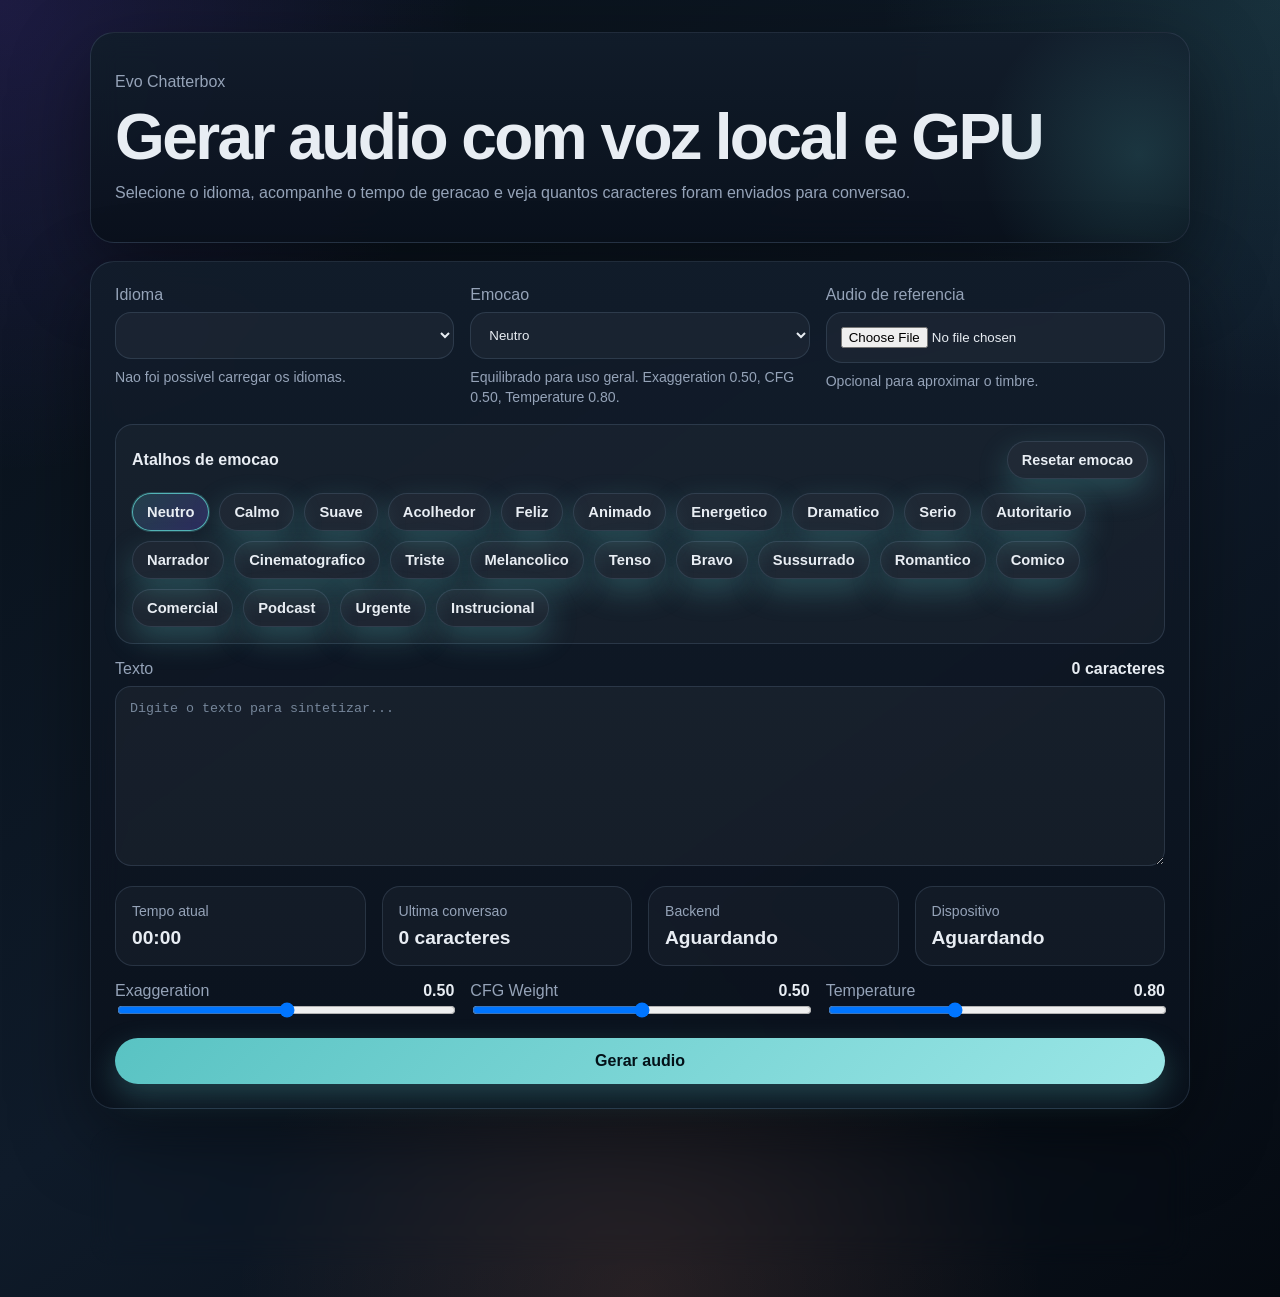
==== static/index.html @ e356f069 "Initial Evo Chatterbox portable release" ====
﻿<!doctype html>
<html lang="pt-BR">
<head>
  <meta charset="utf-8">
  <meta name="viewport" content="width=device-width, initial-scale=1">
  <title>Evo Chatterbox</title>
  <link rel="stylesheet" href="/static/styles.css">
</head>
<body>
  <main class="shell">
    <section class="panel hero">
      <p class="eyebrow">Evo Chatterbox</p>
      <h1>Gerar audio com voz local e GPU</h1>
      <p class="intro">Selecione o idioma, acompanhe o tempo de geracao e veja quantos caracteres foram enviados para conversao.</p>
    </section>

    <section class="panel">
      <form id="tts-form" class="form">
        <div class="grid top-grid">
          <label>
            <span>Idioma</span>
            <select id="language" name="language_id"></select>
            <small id="language-help" class="hint">Carregando idiomas...</small>
          </label>

          <label>
            <span>Emocao</span>
            <select id="emotion" name="emotion_preset"></select>
            <small id="emotion-help" class="hint">Preset de entonacao baseado nos controles nativos do modelo.</small>
          </label>

          <label>
            <span>Audio de referencia</span>
            <input type="file" name="audio_prompt" accept=".wav,.mp3,.flac,.m4a,.ogg">
            <small class="hint">Opcional para aproximar o timbre.</small>
          </label>
        </div>

        <section class="emotion-panel" aria-label="Presets de emocao">
          <div class="emotion-panel-header">
            <strong>Atalhos de emocao</strong>
            <button id="reset-emotion" class="ghost-button" type="button">Resetar emocao</button>
          </div>
          <div id="emotion-chips" class="emotion-chips"></div>
        </section>

        <label>
          <div class="label-row">
            <span>Texto</span>
            <strong id="char-count">0 caracteres</strong>
          </div>
          <textarea id="text" name="text" rows="8" placeholder="Digite o texto para sintetizar..." required></textarea>
        </label>

        <div class="metrics">
          <div class="metric">
            <span>Tempo atual</span>
            <strong id="elapsed">00:00</strong>
          </div>
          <div class="metric">
            <span>Ultima conversao</span>
            <strong id="converted-count">0 caracteres</strong>
          </div>
          <div class="metric">
            <span>Backend</span>
            <strong id="backend-used">Aguardando</strong>
          </div>
          <div class="metric">
            <span>Dispositivo</span>
            <strong id="device-used">Aguardando</strong>
          </div>
        </div>

        <div class="grid sliders">
          <label>
            <div class="label-row">
              <span>Exaggeration</span>
              <strong id="exaggeration-value">0.50</strong>
            </div>
            <input id="exaggeration" type="range" name="exaggeration" min="0" max="1" step="0.05" value="0.5">
          </label>

          <label>
            <div class="label-row">
              <span>CFG Weight</span>
              <strong id="cfg-value">0.50</strong>
            </div>
            <input id="cfg_weight" type="range" name="cfg_weight" min="0" max="1" step="0.05" value="0.5">
          </label>

          <label>
            <div class="label-row">
              <span>Temperature</span>
              <strong id="temperature-value">0.80</strong>
            </div>
            <input id="temperature" type="range" name="temperature" min="0.1" max="2" step="0.1" value="0.8">
          </label>
        </div>

        <button id="submit" type="submit">Gerar audio</button>
      </form>
    </section>

    <section class="panel output">
      <div class="status-row">
        <strong>Status</strong>
        <span id="status">Aguardando envio.</span>
      </div>

      <audio id="player" controls></audio>
      <a id="download" class="download hidden" download="chatterbox.wav">Baixar arquivo</a>
    </section>
  </main>

  <script src="/static/app.js"></script>
</body>
</html>
---- static/styles.css ----
:root {
  --bg: #081018;
  --bg-2: #0f1b2a;
  --panel: rgba(12, 20, 31, 0.88);
  --panel-strong: rgba(18, 29, 43, 0.96);
  --ink: #e8edf3;
  --muted: #95a3b8;
  --accent: #59c3c3;
  --accent-2: #7c4dff;
  --accent-3: #ff8a5b;
  --border: rgba(137, 167, 198, 0.18);
  --shadow: 0 28px 80px rgba(0, 0, 0, 0.42);
}

* {
  box-sizing: border-box;
}

body {
  margin: 0;
  min-height: 100vh;
  font-family: "Segoe UI", Tahoma, Geneva, Verdana, sans-serif;
  color: var(--ink);
  background:
    radial-gradient(circle at top left, rgba(124, 77, 255, 0.18), transparent 26%),
    radial-gradient(circle at top right, rgba(89, 195, 195, 0.14), transparent 22%),
    radial-gradient(circle at bottom center, rgba(255, 138, 91, 0.12), transparent 28%),
    linear-gradient(145deg, var(--bg), var(--bg-2) 54%, #050a11);
}

.shell {
  width: min(1100px, calc(100% - 32px));
  margin: 32px auto;
  display: grid;
  gap: 18px;
}

.panel {
  background: linear-gradient(180deg, rgba(18, 29, 43, 0.92), rgba(10, 17, 28, 0.92));
  border: 1px solid var(--border);
  border-radius: 24px;
  padding: 24px;
  box-shadow: var(--shadow);
  backdrop-filter: blur(14px);
}

.hero {
  position: relative;
  overflow: hidden;
}

.hero::after {
  content: "";
  position: absolute;
  inset: auto -10% -35% auto;
  width: 320px;
  height: 320px;
  background: radial-gradient(circle, rgba(89, 195, 195, 0.18), transparent 70%);
  pointer-events: none;
}

.hero h1 {
  margin: 8px 0 10px;
  font-size: clamp(2.2rem, 5vw, 4.8rem);
  line-height: 0.95;
  letter-spacing: -0.04em;
}

.eyebrow,
.intro,
.status-row,
label span,
.hint {
  color: var(--muted);
}

.form,
.grid,
.metrics {
  display: grid;
  gap: 16px;
}

.top-grid,
.sliders {
  grid-template-columns: repeat(auto-fit, minmax(240px, 1fr));
}

.metrics {
  grid-template-columns: repeat(auto-fit, minmax(170px, 1fr));
}

.metric,
.emotion-panel {
  background: rgba(255, 255, 255, 0.03);
  border: 1px solid var(--border);
  border-radius: 18px;
  padding: 16px;
}

.metric span {
  display: block;
  font-size: 0.88rem;
  color: var(--muted);
}

.metric strong {
  display: block;
  margin-top: 8px;
  font-size: 1.2rem;
}

.emotion-panel {
  display: grid;
  gap: 14px;
}

.emotion-panel-header {
  display: flex;
  align-items: center;
  justify-content: space-between;
  gap: 12px;
}

.emotion-chips {
  display: flex;
  flex-wrap: wrap;
  gap: 10px;
}

.emotion-chip,
.ghost-button {
  border: 1px solid var(--border);
  border-radius: 999px;
  background: rgba(255, 255, 255, 0.04);
  color: var(--ink);
  cursor: pointer;
}

.emotion-chip {
  padding: 10px 14px;
  font-size: 0.92rem;
}

.emotion-chip.is-active {
  border-color: rgba(89, 195, 195, 0.9);
  background: linear-gradient(135deg, rgba(89, 195, 195, 0.2), rgba(124, 77, 255, 0.24));
  box-shadow: 0 0 0 1px rgba(89, 195, 195, 0.25);
}

.ghost-button {
  padding: 10px 14px;
  font-size: 0.9rem;
}

.label-row {
  display: flex;
  align-items: center;
  justify-content: space-between;
  gap: 12px;
}

textarea,
input[type="file"],
input[type="range"],
select {
  width: 100%;
}

textarea,
input[type="file"],
select {
  margin-top: 8px;
  border: 1px solid var(--border);
  border-radius: 16px;
  padding: 14px;
  background: rgba(255, 255, 255, 0.04);
  color: var(--ink);
}

textarea {
  resize: vertical;
  min-height: 180px;
}

textarea::placeholder {
  color: #76869a;
}

select option {
  background: #0e1723;
  color: var(--ink);
}

.hint {
  display: block;
  margin-top: 8px;
  font-size: 0.88rem;
  line-height: 1.45;
}

button,
.download {
  border: 0;
  border-radius: 999px;
  padding: 14px 22px;
  font-size: 1rem;
  font-weight: 700;
  text-decoration: none;
  transition: transform 160ms ease, opacity 160ms ease, box-shadow 160ms ease;
}

button {
  cursor: pointer;
  color: #031118;
  background: linear-gradient(135deg, var(--accent), #9ae6e6);
  box-shadow: 0 12px 30px rgba(89, 195, 195, 0.28);
}

button:hover:not(:disabled),
.download:hover,
.emotion-chip:hover,
.ghost-button:hover {
  transform: translateY(-1px);
}

button:disabled {
  opacity: 0.7;
  cursor: wait;
}

.output {
  display: grid;
  gap: 16px;
}

.status-row {
  display: flex;
  justify-content: space-between;
  gap: 12px;
}

audio {
  width: 100%;
  filter: hue-rotate(180deg) saturate(0.9);
}

.download {
  display: inline-flex;
  width: fit-content;
  color: #f7fbff;
  background: linear-gradient(135deg, var(--accent-2), var(--accent-3));
}

.hidden {
  display: none;
}

@media (max-width: 640px) {
  .panel {
    padding: 18px;
    border-radius: 20px;
  }

  .status-row,
  .label-row,
  .emotion-panel-header {
    flex-direction: column;
    align-items: flex-start;
  }
}
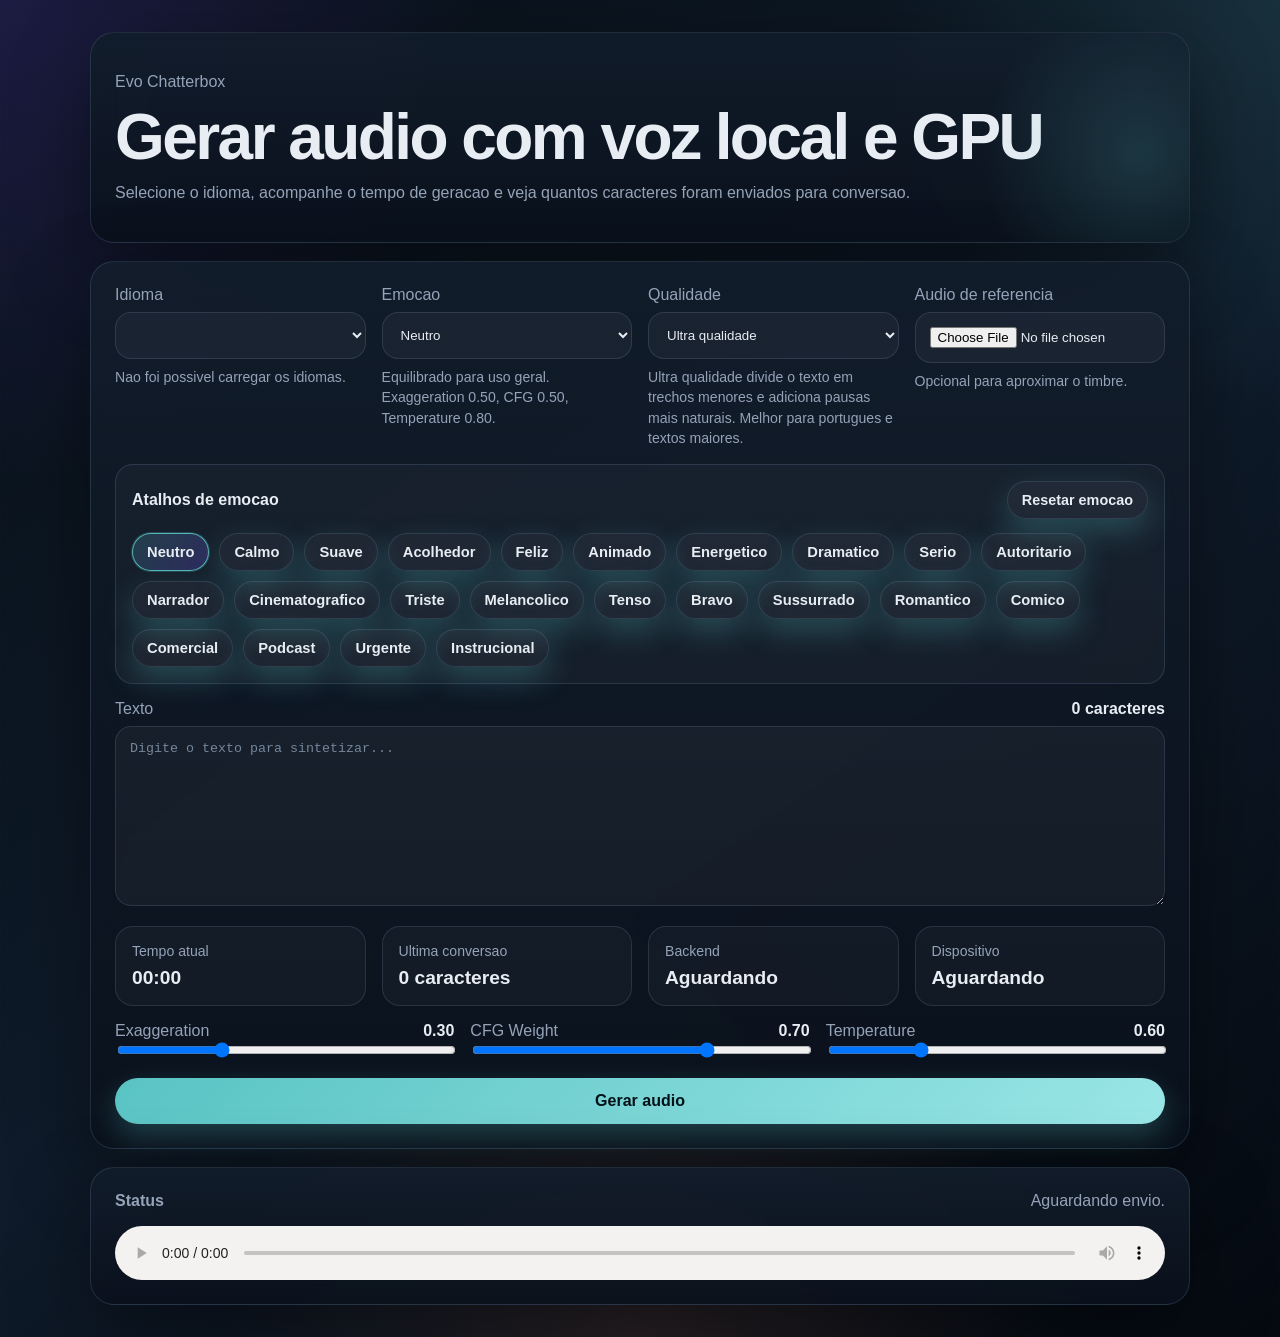
==== commit a0096dc8: "Improve audio quality with ultra mode" ====
--- a/static/index.html
+++ b/static/index.html
@@ -1,4 +1,4 @@
-﻿<!doctype html>
+<!doctype html>
 <html lang="pt-BR">
 <head>
   <meta charset="utf-8">
@@ -27,6 +27,16 @@
             <span>Emocao</span>
             <select id="emotion" name="emotion_preset"></select>
             <small id="emotion-help" class="hint">Preset de entonacao baseado nos controles nativos do modelo.</small>
+          </label>
+
+          <label>
+            <span>Qualidade</span>
+            <select id="quality-mode" name="quality_mode">
+              <option value="ultra" selected>Ultra qualidade</option>
+              <option value="max">Qualidade maxima</option>
+              <option value="fast">Mais rapido</option>
+            </select>
+            <small id="quality-help" class="hint">Ultra qualidade divide o texto em trechos menores e adiciona pausas mais naturais.</small>
           </label>
 
           <label>
@@ -115,4 +125,3 @@
   <script src="/static/app.js"></script>
 </body>
 </html>
-
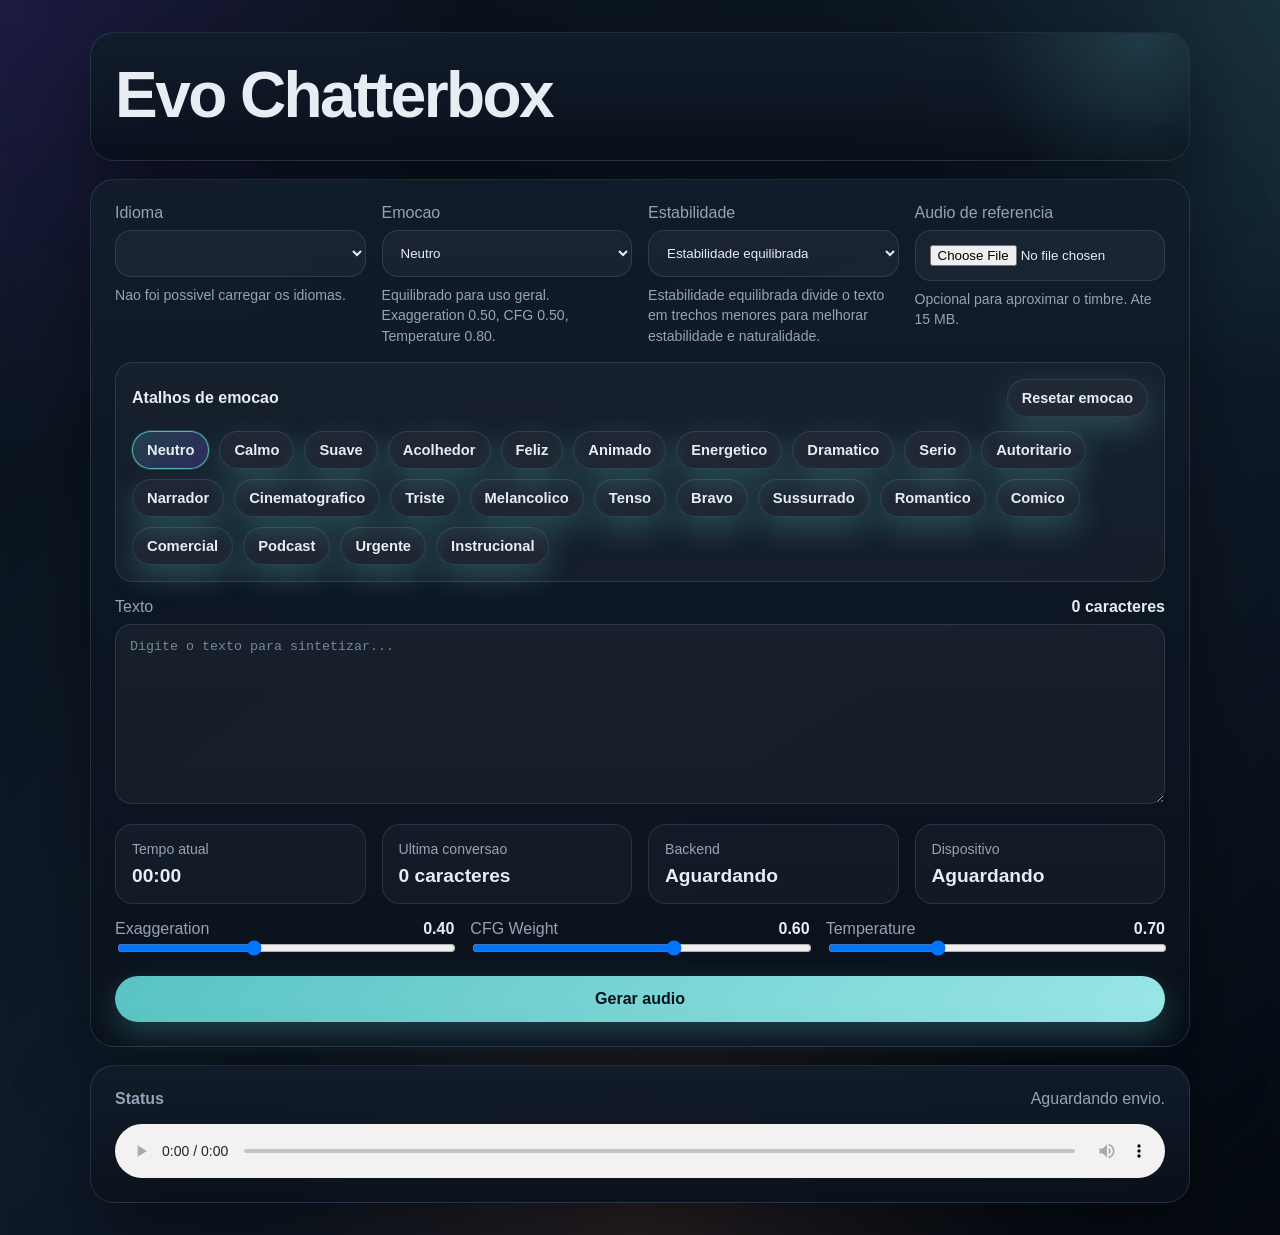
==== commit b9128fca: "Improve stability controls and request handling" ====
--- a/static/index.html
+++ b/static/index.html
@@ -9,9 +9,7 @@
 <body>
   <main class="shell">
     <section class="panel hero">
-      <p class="eyebrow">Evo Chatterbox</p>
-      <h1>Gerar audio com voz local e GPU</h1>
-      <p class="intro">Selecione o idioma, acompanhe o tempo de geracao e veja quantos caracteres foram enviados para conversao.</p>
+      <h1>Evo Chatterbox</h1>
     </section>
 
     <section class="panel">
@@ -30,19 +28,19 @@
           </label>
 
           <label>
-            <span>Qualidade</span>
+            <span>Estabilidade</span>
             <select id="quality-mode" name="quality_mode">
-              <option value="ultra" selected>Ultra qualidade</option>
-              <option value="max">Qualidade maxima</option>
-              <option value="fast">Mais rapido</option>
+              <option value="ultra">Estabilidade alta</option>
+              <option value="max" selected>Estabilidade equilibrada</option>
+              <option value="fast">Processamento direto</option>
             </select>
-            <small id="quality-help" class="hint">Ultra qualidade divide o texto em trechos menores e adiciona pausas mais naturais.</small>
+            <small id="quality-help" class="hint">Estabilidade equilibrada divide o texto em trechos menores para melhorar estabilidade e naturalidade.</small>
           </label>
 
           <label>
             <span>Audio de referencia</span>
             <input type="file" name="audio_prompt" accept=".wav,.mp3,.flac,.m4a,.ogg">
-            <small class="hint">Opcional para aproximar o timbre.</small>
+            <small id="audio-prompt-help" class="hint">Opcional para aproximar o timbre. Ate 15 MB.</small>
           </label>
         </div>
 
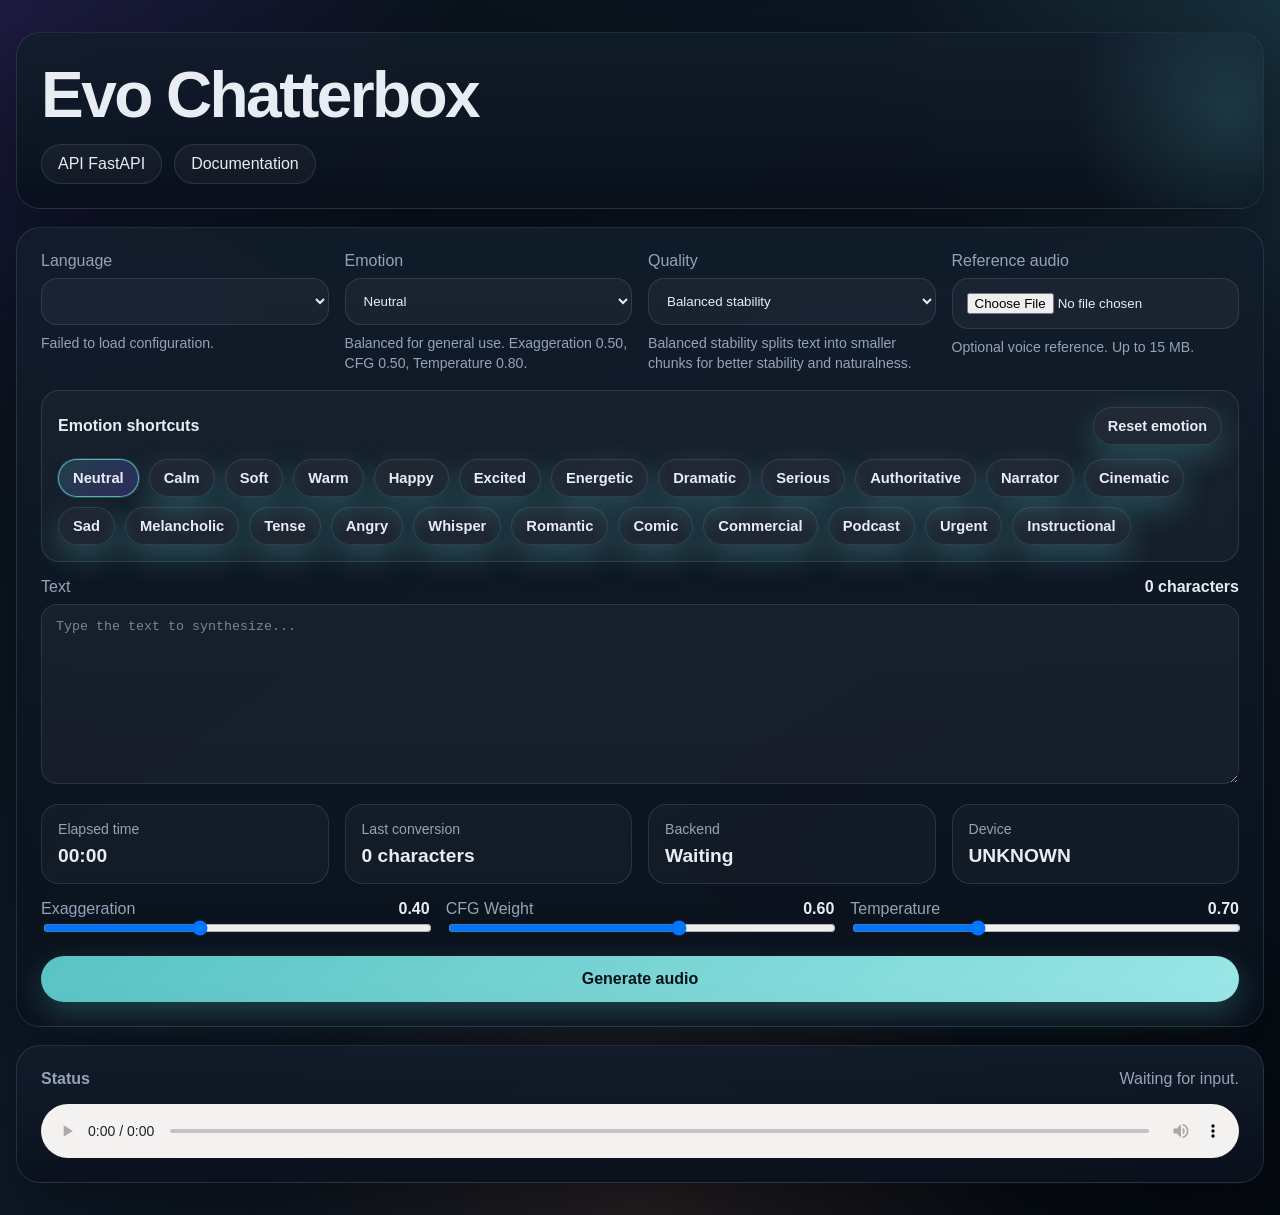
==== commit 96b38b5f: "Improve docs and ignore AI workspace files" ====
--- a/static/index.html
+++ b/static/index.html
@@ -1,5 +1,5 @@
 <!doctype html>
-<html lang="pt-BR">
+<html lang="en">
 <head>
   <meta charset="utf-8">
   <meta name="viewport" content="width=device-width, initial-scale=1">
@@ -10,72 +10,76 @@
   <main class="shell">
     <section class="panel hero">
       <h1>Evo Chatterbox</h1>
+      <div class="hero-links">
+        <a class="ghost-link" href="/docs" target="_blank" rel="noreferrer">API FastAPI</a>
+        <a class="ghost-link" href="/static/doc.html" target="_blank" rel="noreferrer">Documentation</a>
+      </div>
     </section>
 
     <section class="panel">
       <form id="tts-form" class="form">
         <div class="grid top-grid">
           <label>
-            <span>Idioma</span>
+            <span>Language</span>
             <select id="language" name="language_id"></select>
-            <small id="language-help" class="hint">Carregando idiomas...</small>
+            <small id="language-help" class="hint">Loading languages...</small>
           </label>
 
           <label>
-            <span>Emocao</span>
+            <span>Emotion</span>
             <select id="emotion" name="emotion_preset"></select>
-            <small id="emotion-help" class="hint">Preset de entonacao baseado nos controles nativos do modelo.</small>
+            <small id="emotion-help" class="hint">Intonation preset based on native model controls.</small>
           </label>
 
           <label>
-            <span>Estabilidade</span>
+            <span>Quality</span>
             <select id="quality-mode" name="quality_mode">
-              <option value="ultra">Estabilidade alta</option>
-              <option value="max" selected>Estabilidade equilibrada</option>
-              <option value="fast">Processamento direto</option>
+              <option value="ultra">High stability</option>
+              <option value="max" selected>Balanced stability</option>
+              <option value="fast">Direct processing</option>
             </select>
-            <small id="quality-help" class="hint">Estabilidade equilibrada divide o texto em trechos menores para melhorar estabilidade e naturalidade.</small>
+            <small id="quality-help" class="hint">Balanced stability splits text into smaller chunks for better stability and naturalness.</small>
           </label>
 
           <label>
-            <span>Audio de referencia</span>
+            <span>Reference audio</span>
             <input type="file" name="audio_prompt" accept=".wav,.mp3,.flac,.m4a,.ogg">
-            <small id="audio-prompt-help" class="hint">Opcional para aproximar o timbre. Ate 15 MB.</small>
+            <small id="audio-prompt-help" class="hint">Optional voice reference. Up to 15 MB.</small>
           </label>
         </div>
 
-        <section class="emotion-panel" aria-label="Presets de emocao">
+        <section class="emotion-panel" aria-label="Emotion presets">
           <div class="emotion-panel-header">
-            <strong>Atalhos de emocao</strong>
-            <button id="reset-emotion" class="ghost-button" type="button">Resetar emocao</button>
+            <strong>Emotion shortcuts</strong>
+            <button id="reset-emotion" class="ghost-button" type="button">Reset emotion</button>
           </div>
           <div id="emotion-chips" class="emotion-chips"></div>
         </section>
 
         <label>
           <div class="label-row">
-            <span>Texto</span>
-            <strong id="char-count">0 caracteres</strong>
+            <span>Text</span>
+            <strong id="char-count">0 characters</strong>
           </div>
-          <textarea id="text" name="text" rows="8" placeholder="Digite o texto para sintetizar..." required></textarea>
+          <textarea id="text" name="text" rows="8" placeholder="Type the text to synthesize..." required></textarea>
         </label>
 
         <div class="metrics">
           <div class="metric">
-            <span>Tempo atual</span>
+            <span>Elapsed time</span>
             <strong id="elapsed">00:00</strong>
           </div>
           <div class="metric">
-            <span>Ultima conversao</span>
-            <strong id="converted-count">0 caracteres</strong>
+            <span>Last conversion</span>
+            <strong id="converted-count">0 characters</strong>
           </div>
           <div class="metric">
             <span>Backend</span>
-            <strong id="backend-used">Aguardando</strong>
+            <strong id="backend-used">Waiting</strong>
           </div>
           <div class="metric">
-            <span>Dispositivo</span>
-            <strong id="device-used">Aguardando</strong>
+            <span>Device</span>
+            <strong id="device-used">Waiting</strong>
           </div>
         </div>
 
@@ -105,21 +109,24 @@
           </label>
         </div>
 
-        <button id="submit" type="submit">Gerar audio</button>
+        <button id="submit" type="submit">Generate audio</button>
       </form>
     </section>
 
     <section class="panel output">
       <div class="status-row">
         <strong>Status</strong>
-        <span id="status">Aguardando envio.</span>
+        <span id="status">Waiting for input.</span>
       </div>
 
       <audio id="player" controls></audio>
-      <a id="download" class="download hidden" download="chatterbox.wav">Baixar arquivo</a>
+      <a id="download" class="download hidden" download="chatterbox.wav">Download file</a>
     </section>
   </main>
 
   <script src="/static/app.js"></script>
 </body>
 </html>
+
+
+
--- a/static/styles.css
+++ b/static/styles.css
@@ -29,7 +29,8 @@
 }
 
 .shell {
-  width: min(1100px, calc(100% - 32px));
+  width: max(90%, calc(100% - 32px));
+  max-width: 1440px;
   margin: 32px auto;
   display: grid;
   gap: 18px;
@@ -64,6 +65,25 @@
   font-size: clamp(2.2rem, 5vw, 4.8rem);
   line-height: 0.95;
   letter-spacing: -0.04em;
+}
+
+.hero-links {
+  display: flex;
+  flex-wrap: wrap;
+  gap: 12px;
+  margin-top: 18px;
+}
+
+.ghost-link {
+  display: inline-flex;
+  align-items: center;
+  border: 1px solid var(--border);
+  border-radius: 999px;
+  padding: 10px 16px;
+  color: var(--ink);
+  text-decoration: none;
+  background: rgba(255, 255, 255, 0.04);
+  transition: transform 160ms ease, opacity 160ms ease, box-shadow 160ms ease;
 }
 
 .eyebrow,
@@ -219,6 +239,7 @@
 
 button:hover:not(:disabled),
 .download:hover,
+.ghost-link:hover,
 .emotion-chip:hover,
 .ghost-button:hover {
   transform: translateY(-1px);
@@ -269,3 +290,7 @@
     align-items: flex-start;
   }
 }
+
+
+
+
